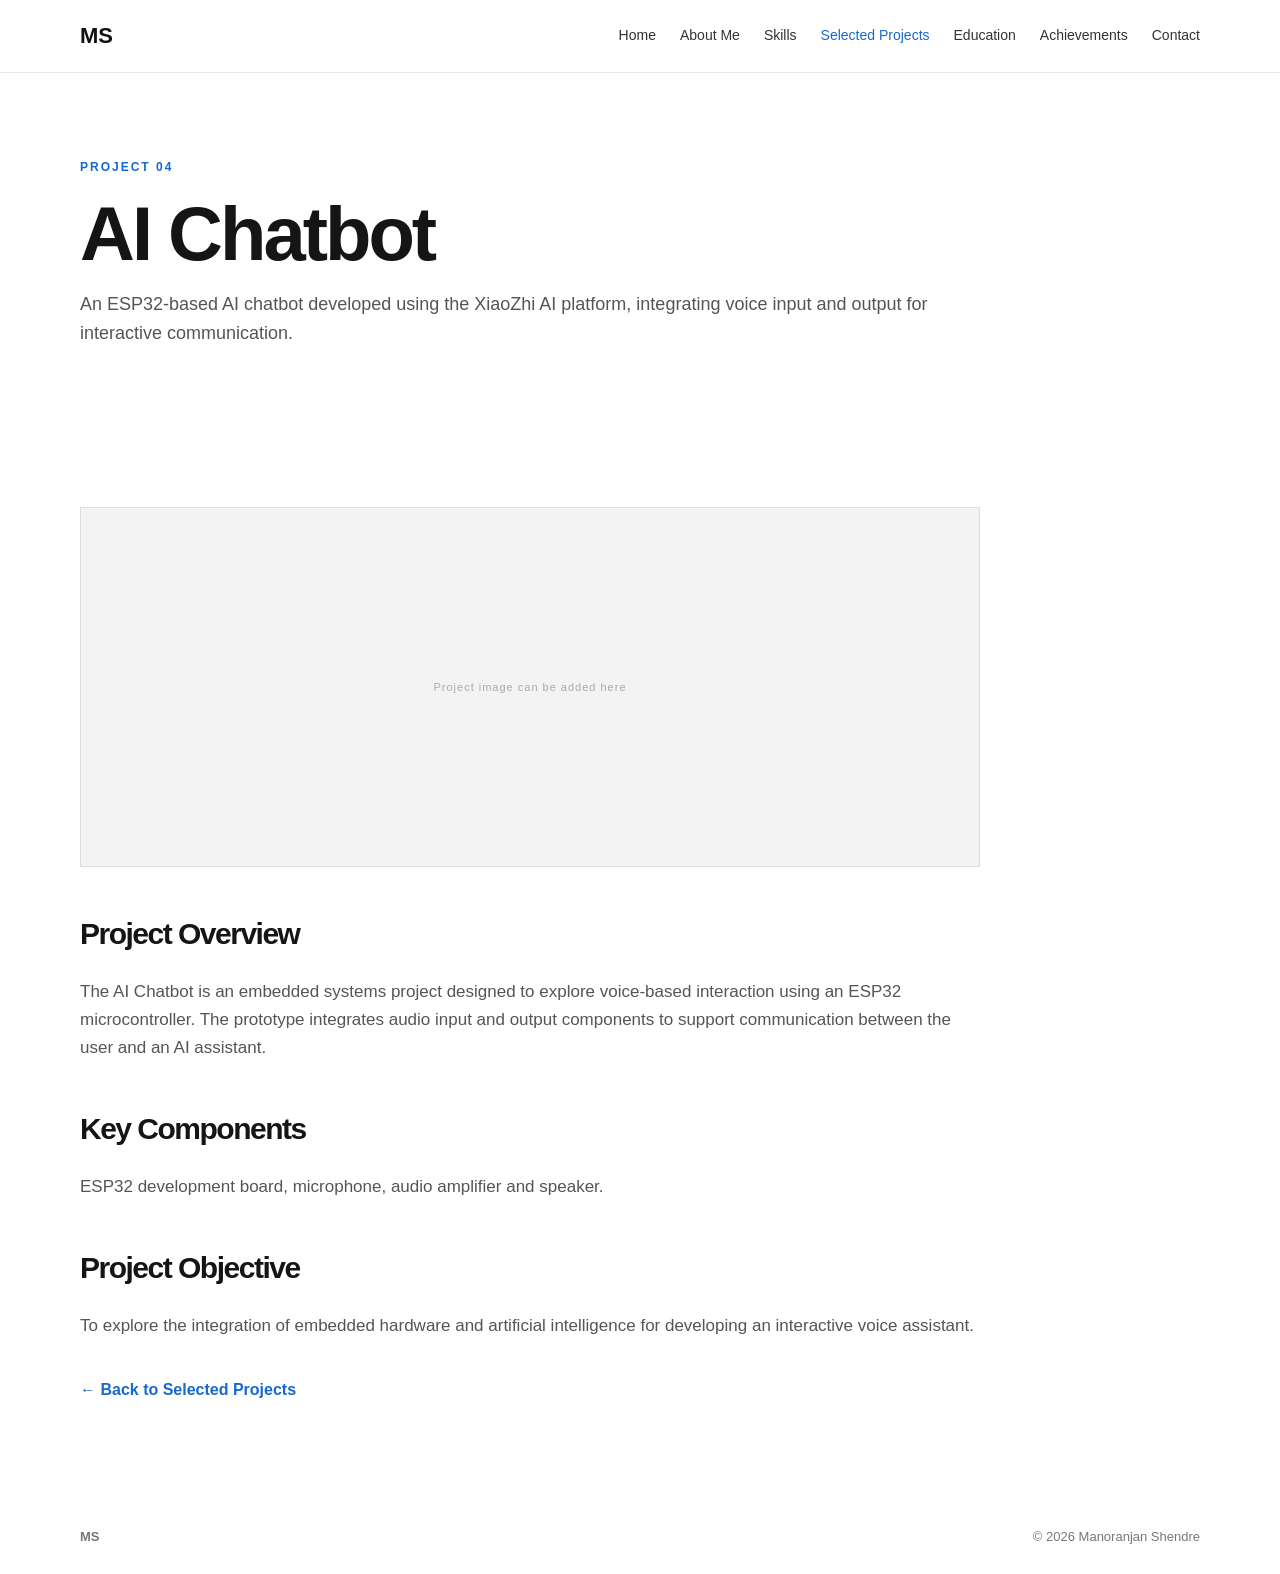
==== ai-chatbot.html @ b61761fc "Create ai-chatbot.html" ====
<!DOCTYPE html>
<html lang="en">
<head>
<meta charset="UTF-8">
<meta name="viewport" content="width=device-width, initial-scale=1.0">
<title>AI Chatbot | Manoranjan Shendre</title>
<link rel="stylesheet" href="css/style.css">
</head>
<body>

<header class="header">
<nav class="nav container">
<a class="logo" href="index.html">MS</a>
<button class="menu-toggle" aria-label="Open navigation" aria-expanded="false">☰</button>
<div class="nav-links">
<a href="index.html">Home</a>
<a href="about.html">About Me</a>
<a href="skills.html">Skills</a>
<a class="active" href="projects.html">Selected Projects</a>
<a href="education.html">Education</a>
<a href="achievements.html">Achievements</a>
<a href="contact.html">Contact</a>
</div>
</nav>
</header>

<main>

<section class="page-hero container">
<p class="eyebrow">PROJECT 04</p>
<h1>AI Chatbot</h1>
<p class="wide-text">
An ESP32-based AI chatbot developed using the XiaoZhi AI platform,
integrating voice input and output for interactive communication.
</p>
</section>

<section class="section container">
<div class="detail">

<div class="project-hero-image">
Project image can be added here
</div>

<h2>Project Overview</h2>
<p>
The AI Chatbot is an embedded systems project designed to explore
voice-based interaction using an ESP32 microcontroller. The prototype
integrates audio input and output components to support communication
between the user and an AI assistant.
</p>

<h2>Key Components</h2>
<p>
ESP32 development board, microphone, audio amplifier and speaker.
</p>

<h2>Project Objective</h2>
<p>
To explore the integration of embedded hardware and artificial
intelligence for developing an interactive voice assistant.
</p>

<a class="back" href="projects.html">← Back to Selected Projects</a>

</div>
</section>

</main>

<footer>
<div class="container footer">
<strong>MS</strong>
<span>© 2026 Manoranjan Shendre</span>
</div>
</footer>

<script>
const b=document.querySelector(".menu-toggle");
const n=document.querySelector(".nav-links");
if(b){
b.addEventListener("click",()=>{
const o=n.classList.toggle("open");
b.setAttribute("aria-expanded",o);
});
n.querySelectorAll("a").forEach(a=>
a.addEventListener("click",()=>n.classList.remove("open"))
);
}
</script>

</body>
</html>
---- css/style.css ----
*{box-sizing:border-box}html{scroll-behavior:smooth}body{margin:0;font-family:Arial,Helvetica,sans-serif;color:#151515;background:#fff;line-height:1.65}.container{width:min(1120px,90%);margin:auto}.header{position:sticky;top:0;background:#fff;border-bottom:1px solid #e9e9e9;z-index:20}.nav{min-height:72px;display:flex;align-items:center;justify-content:space-between}.logo{font-weight:800;font-size:22px;color:#111;text-decoration:none}.nav-links{display:flex;gap:24px;flex-wrap:wrap}.nav-links a{color:#333;text-decoration:none;font-size:14px}.nav-links a:hover,.nav-links a.active{color:#1769d1}.hero{min-height:650px;display:grid;grid-template-columns:1.4fr .6fr;align-items:center;gap:60px}.eyebrow{font-size:12px;letter-spacing:2px;font-weight:700;color:#1769d1;margin:0 0 18px}.hero h1{font-size:clamp(56px,8vw,92px);line-height:.95;margin:0 0 25px;letter-spacing:-4px}.hero-subtitle{max-width:650px;color:#555;font-size:19px}.buttons{display:flex;gap:12px;margin-top:30px}.button{padding:12px 20px;text-decoration:none;border:1px solid #1769d1;font-weight:600;font-size:14px}.primary{background:#1769d1;color:#fff}.secondary{color:#1769d1;background:#fff}.photo-placeholder{height:360px;border:1px solid #ddd;display:grid;place-items:center;text-align:center;color:#999;letter-spacing:2px;font-size:12px}.section{padding:95px 0}.section h2{font-size:42px;line-height:1.1;letter-spacing:-1.5px;margin:0 0 28px}.wide-text{max-width:850px;font-size:18px;color:#555}.light{background:#f7f7f7}.skill-lines{max-width:900px}.skill-line{padding:18px 0;border-bottom:1px solid #ddd;color:#555}.skill-line strong{color:#151515}.cards{display:grid;grid-template-columns:repeat(3,1fr);gap:18px}.card{border:1px solid #ddd;padding:28px;background:#fff}.card h3{font-size:23px;line-height:1.2;margin:10px 0 12px}.card p{color:#666;font-size:14px}.arrow{color:#1769d1;font-weight:700;text-decoration:none}.project-image{height:210px;background:#f3f3f3;display:grid;place-items:center;color:#aaa;font-size:11px;letter-spacing:1px;margin:-28px -28px 25px}.number{color:#1769d1;font-size:12px;font-weight:bold}.tags{display:flex;flex-wrap:wrap;gap:6px;margin-top:18px}.tags span{background:#fafafa;border:1px solid #ddd;padding:5px 8px;font-size:12px}.timeline{border-left:2px solid #1769d1;padding-left:25px}.timeline strong{font-size:20px}.timeline p,.timeline small{color:#666}.empty-grid{display:grid;grid-template-columns:repeat(3,1fr);gap:15px}.empty-grid div{border:1px dashed #ccc;padding:35px;text-align:center;color:#999}.contact-section{background:#151515;color:#fff}.contact{display:grid;grid-template-columns:1fr 1fr;gap:60px}.contact-section .eyebrow{color:#78aef0}.contact-section p{color:#bbb}.contact-links{display:flex;flex-direction:column;gap:16px;justify-content:center}.contact-links a{color:#fff;text-decoration:none;border-bottom:1px solid #444;padding-bottom:10px}.footer{height:75px;display:flex;justify-content:space-between;align-items:center;font-size:13px;color:#777}footer{background:#fff}.page-hero{padding:85px 0 45px}.page-hero h1{font-size:clamp(46px,7vw,76px);line-height:1;margin:0 0 18px;letter-spacing:-3px}.back{display:inline-block;margin-top:20px;color:#1769d1;text-decoration:none;font-weight:600}.detail{max-width:900px}.detail h2{font-size:30px;margin-top:50px}.detail p{color:#555;font-size:17px}.project-detail{border-top:1px solid #ddd;padding:55px 0}.project-detail:first-child{border-top:0}.project-detail h2{margin-top:0}.info-list{display:grid;grid-template-columns:repeat(2,1fr);gap:12px;margin-top:20px}.info-list div{border:1px solid #ddd;padding:15px}.info-list strong{display:block;font-size:12px;text-transform:uppercase;letter-spacing:1px;color:#1769d1;margin-bottom:4px}@media(max-width:800px){.nav-links{gap:10px}.hero{grid-template-columns:1fr;min-height:auto;padding:75px 0}.photo-placeholder{height:280px}.cards,.empty-grid,.contact,.info-list{grid-template-columns:1fr}.section{padding:70px 0}.section h2{font-size:34px}.hero h1{letter-spacing:-2px}.footer{height:auto;padding:25px 0;gap:15px;flex-direction:column;align-items:flex-start}}
.project-detail h3{font-size:20px;margin:32px 0 8px}.project-detail h3+p{margin-top:0}

.project-hero-image{height:360px;background:#f3f3f3;border:1px solid #ddd;display:grid;place-items:center;color:#aaa;font-size:11px;letter-spacing:1px;margin-bottom:35px}
.certificate-grid{display:grid;grid-template-columns:1fr 1fr;gap:28px}.certificate-card{border:1px solid #ddd;background:#fff}.certificate-card img{display:block;width:100%;height:300px;object-fit:contain;background:#f7f7f7;border-bottom:1px solid #ddd}.certificate-info{padding:25px}.certificate-info h2{font-size:24px;margin:0 0 10px}.certificate-info p{color:#666;font-size:14px}.certificate-info strong{color:#1769d1}
@media(max-width:800px){.certificate-grid{grid-template-columns:1fr}.certificate-card img{height:230px}.project-hero-image{height:260px}}

.project-gallery{display:grid;grid-template-columns:1fr 1fr;gap:20px;margin:30px 0 45px}
.project-gallery figure{margin:0;border:1px solid #ddd;background:#f7f7f7}
.project-gallery img{display:block;width:100%;height:360px;object-fit:cover}
.project-gallery figcaption{padding:12px 15px;font-size:13px;color:#666;background:#fff}
.project-image{overflow:hidden}
.project-image img{display:block;width:100%;height:100%;object-fit:cover}
@media(max-width:800px){.project-gallery{grid-template-columns:1fr}.project-gallery img{height:280px}}


/* Mobile-friendly improvements */
*{max-width:100%}
img{max-width:100%}
body{overflow-x:hidden}
.header{width:100%}
.nav{position:relative;gap:18px}
.menu-toggle{display:none;border:1px solid #ddd;background:#fff;color:#151515;font-size:22px;line-height:1;padding:8px 11px;cursor:pointer;border-radius:6px}
.hero{width:min(1120px,90%);grid-template-columns:minmax(0,1.25fr) minmax(280px,.75fr)}
.hero h1{overflow-wrap:anywhere}
.project-image img{object-fit:cover}
.project-gallery img{object-fit:cover}

/* Tablet */
@media (max-width: 900px){
  .container{width:min(94%,760px)}
  .nav{min-height:68px}
  .nav-links{gap:14px}
  .nav-links a{font-size:13px}
  .hero{grid-template-columns:1fr;gap:40px;padding:75px 0}
  .hero-text{max-width:760px}
  .photo-placeholder{width:min(100%,360px);height:320px}
  .cards{grid-template-columns:1fr 1fr}
  .contact{grid-template-columns:1fr}
}

/* Phones */
@media (max-width: 640px){
  .container{width:calc(100% - 32px)}
  .nav{min-height:62px}
  .menu-toggle{display:block}
  .nav-links{
    display:none;
    position:absolute;
    top:61px;
    left:0;
    right:0;
    padding:10px 16px 16px;
    background:#fff;
    border:1px solid #e9e9e9;
    border-top:0;
    box-shadow:0 8px 20px rgba(0,0,0,.06);
    flex-direction:column;
    gap:0;
  }
  .nav-links.open{display:flex}
  .nav-links a{
    display:block;
    padding:13px 4px;
    border-bottom:1px solid #eee;
    font-size:15px;
  }
  .nav-links a:last-child{border-bottom:0}
  .hero{
    min-height:auto;
    padding:64px 0 72px;
    gap:34px;
  }
  .hero h1{
    font-size:clamp(48px,15vw,68px);
    letter-spacing:-2.5px;
  }
  .hero-subtitle{font-size:17px;line-height:1.55}
  .buttons{flex-direction:column;align-items:stretch}
  .button{text-align:center;padding:14px 18px}
  .photo-placeholder{width:100%;height:300px}
  .section{padding:64px 0}
  .section h2,.page-hero h1{font-size:34px;letter-spacing:-1px}
  .page-hero{padding:60px 0 30px}
  .page-hero .wide-text{font-size:16px}
  .wide-text{font-size:17px}
  .cards,.empty-grid,.contact,.info-list,.certificate-grid{grid-template-columns:1fr}
  .card{padding:22px}
  .project-image{margin:-22px -22px 22px;height:210px}
  .project h3,.card h3{font-size:21px}
  .project-detail{padding:42px 0}
  .project-detail h2{font-size:30px}
  .project-detail p,.detail p{font-size:16px}
  .project-hero-image{height:240px}
  .project-gallery{grid-template-columns:1fr;gap:14px}
  .project-gallery img{height:auto;max-height:420px;object-fit:contain;background:#f7f7f7}
  .certificate-card img{height:auto;max-height:none;object-fit:contain}
  .certificate-info{padding:20px}
  .certificate-info h2{font-size:21px}
  .skill-line{font-size:15px;line-height:1.7}
  .timeline{padding-left:18px}
  .footer{padding:22px 0}
}

/* Very small phones */
@media (max-width: 380px){
  .container{width:calc(100% - 24px)}
  .hero h1{font-size:46px}
  .section h2,.page-hero h1{font-size:30px}
  .photo-placeholder{height:250px}
}



/* Newsletter Subscription Section */
.newsletter-section {
    background: #F6F9FF;
    text-align: center;
    padding: 25px 20px 40px;
    margin: 0;
}

.newsletter-section h2 {
    color: #172B4D;
    font-size: 24px;
    margin: 0 0 25px;
    text-align: center;
}

.newsletter-section p {
    color: #52647A;
    font-size: 16px;
    margin: 0 auto 20px;
    text-align: center;
}

.newsletter-section iframe {
    display: block;
    width: 540px;
    max-width: 100%;
    height: 450px;
    margin: 0 auto;
    border: none;
    background: transparent;
}
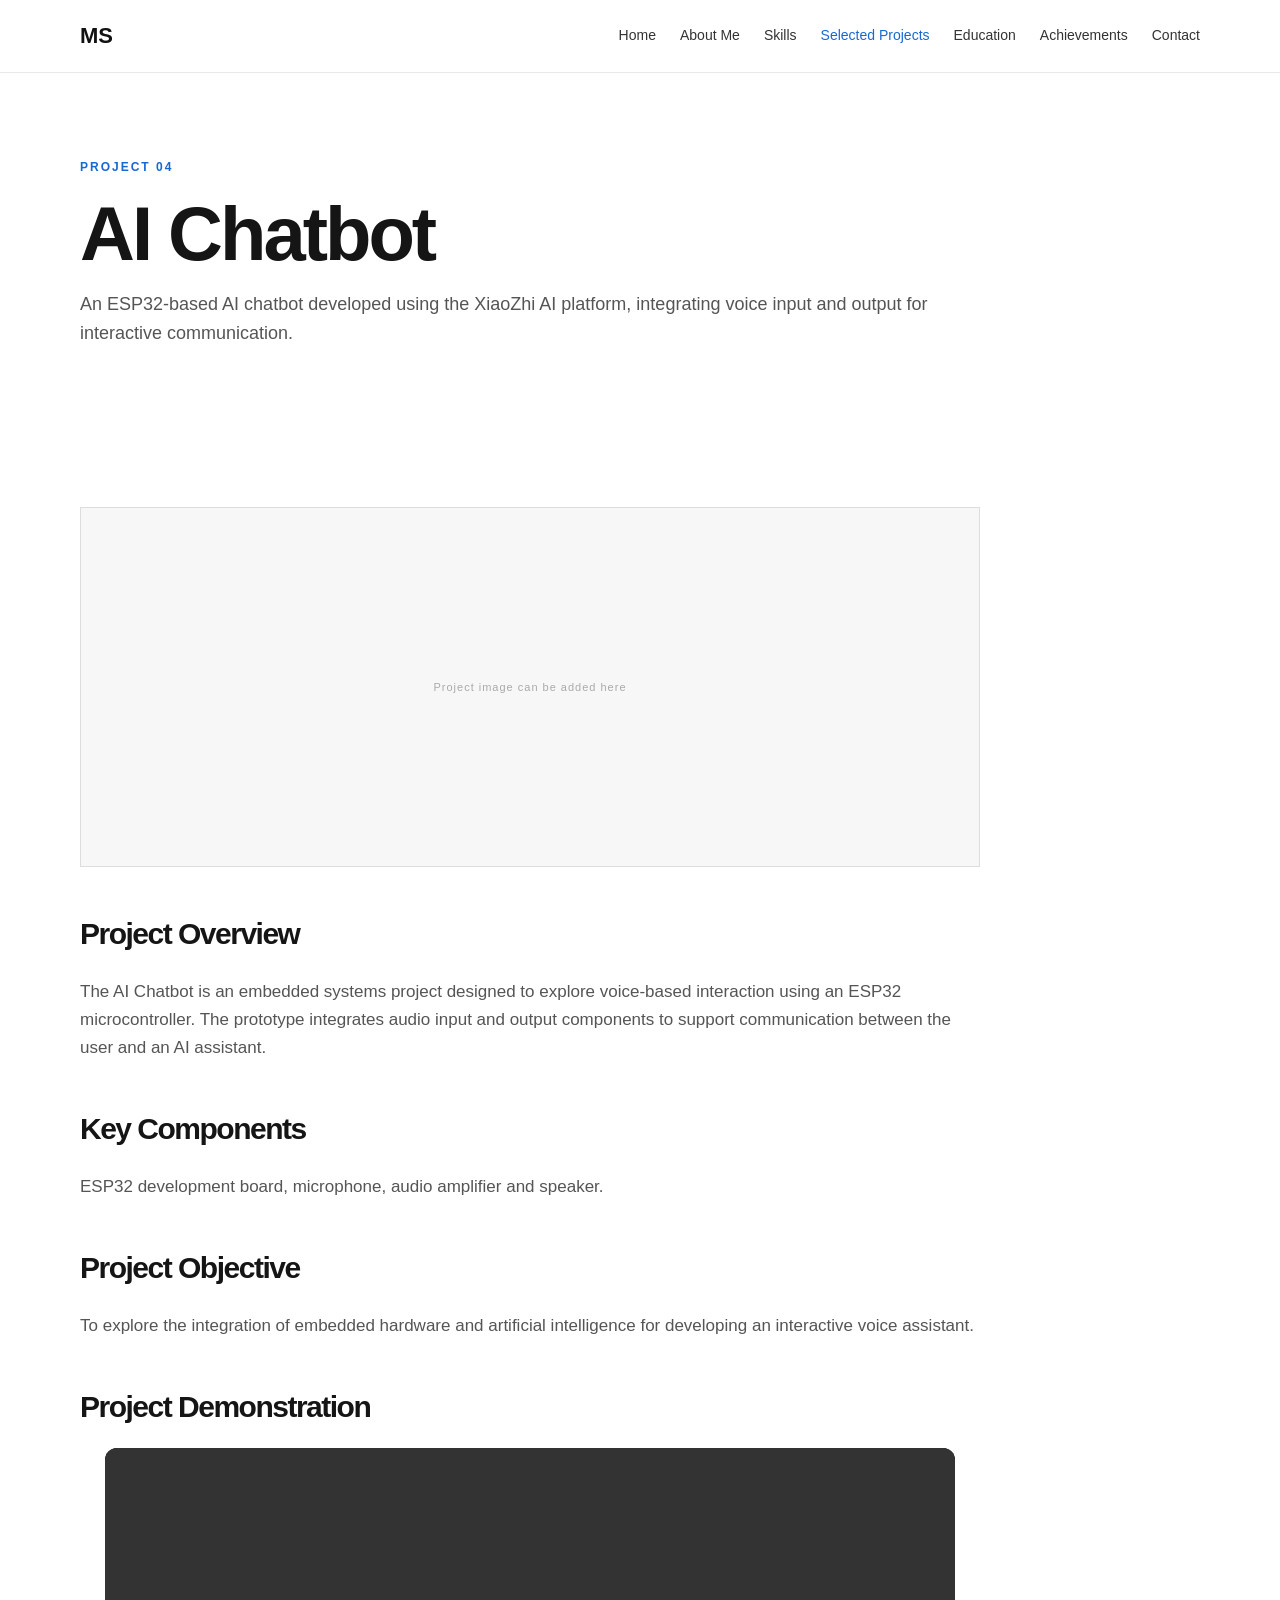
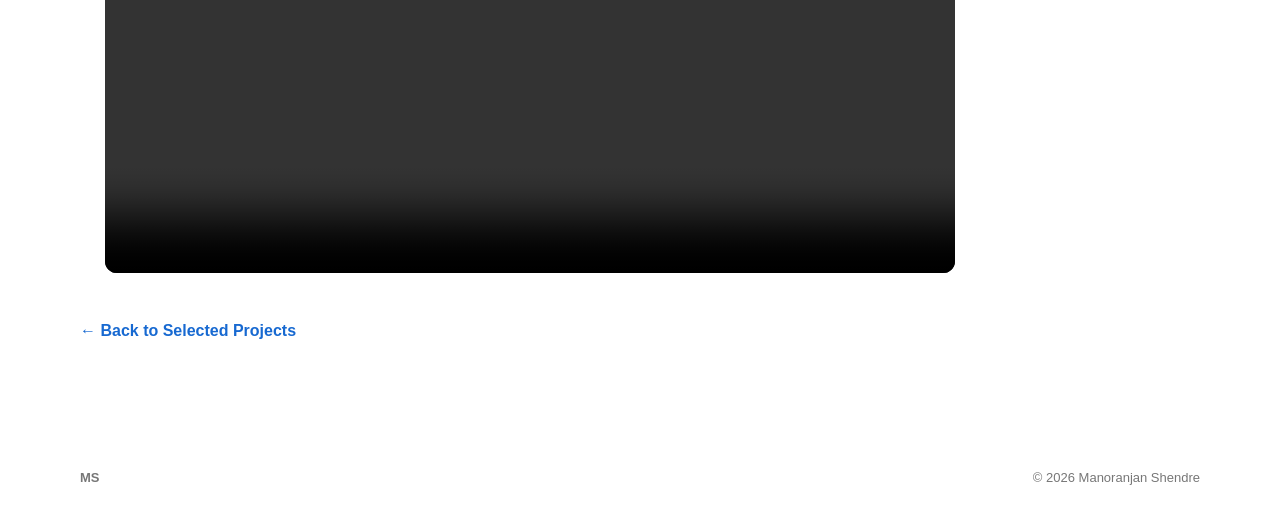
==== commit 070f0051: "Update ai-chatbot.html" ====
--- a/ai-chatbot.html
+++ b/ai-chatbot.html
@@ -1,3 +1,4 @@
+
 <!DOCTYPE html>
 <html lang="en">
 <head>
@@ -5,6 +6,29 @@
 <meta name="viewport" content="width=device-width, initial-scale=1.0">
 <title>AI Chatbot | Manoranjan Shendre</title>
 <link rel="stylesheet" href="css/style.css">
+
+<style>
+.project-video {
+    width: 100%;
+    max-width: 850px;
+    margin: 25px auto;
+}
+
+.project-video video {
+    width: 100%;
+    display: block;
+    border-radius: 12px;
+    background: #000;
+}
+
+.video-section {
+    margin-top: 35px;
+}
+
+.video-section h2 {
+    margin-bottom: 15px;
+}
+</style>
 </head>
 <body>
 
@@ -61,6 +85,16 @@
 intelligence for developing an interactive voice assistant.
 </p>
 
+<div class="video-section">
+<h2>Project Demonstration</h2>
+<div class="project-video">
+<video controls preload="metadata">
+<source src="videos/ai-chatbot-demo.mp4" type="video/mp4">
+Your browser does not support HTML5 video.
+</video>
+</div>
+</div>
+
 <a class="back" href="projects.html">← Back to Selected Projects</a>
 
 </div>
--- a/css/style.css
+++ b/css/style.css
@@ -143,3 +143,91 @@
     border: none;
     background: transparent;
 }
+/* Project detail image layout fixes */
+
+.project-hero-image {
+    display: grid;
+    place-items: center;
+    width: 100%;
+    height: 360px;
+    margin: 0 0 35px;
+    padding: 0;
+    overflow: hidden;
+    background: #f7f7f7;
+    border: 1px solid #ddd;
+    box-sizing: border-box;
+}
+
+.project-hero-image.has-image {
+    display: block;
+    height: auto;
+    min-height: 0;
+}
+
+.project-hero-image img {
+    display: block;
+    width: 100%;
+    height: 100%;
+    object-fit: contain;
+}
+
+.project-hero-image.has-image img {
+    width: 100%;
+    height: auto;
+    max-height: 520px;
+    object-fit: contain;
+}
+
+.project-gallery {
+    display: grid;
+    grid-template-columns: 1fr 1fr;
+    gap: 20px;
+    margin: 30px 0 45px;
+}
+
+.project-gallery figure {
+    margin: 0;
+    border: 1px solid #ddd;
+    background: #f7f7f7;
+}
+
+.project-gallery img {
+    display: block;
+    width: 100%;
+    height: 300px;
+    object-fit: contain;
+    background: #f7f7f7;
+}
+
+.project-gallery figcaption {
+    padding: 12px 15px;
+    font-size: 13px;
+    color: #666;
+    background: #fff;
+}
+
+@media(max-width:800px) {
+    .project-gallery {
+        grid-template-columns: 1fr;
+    }
+
+    .project-gallery img {
+        height: auto;
+        max-height: 420px;
+        object-fit: contain;
+    }
+}
+/* Homepage Profile Photograph */
+.profile-photo {
+    display: block;
+    width: 100%;
+    height: 100%;
+    object-fit: cover;
+    object-position: center top;
+    border: none;
+}
+
+.photo-placeholder {
+    overflow: hidden;
+    padding: 0;
+}
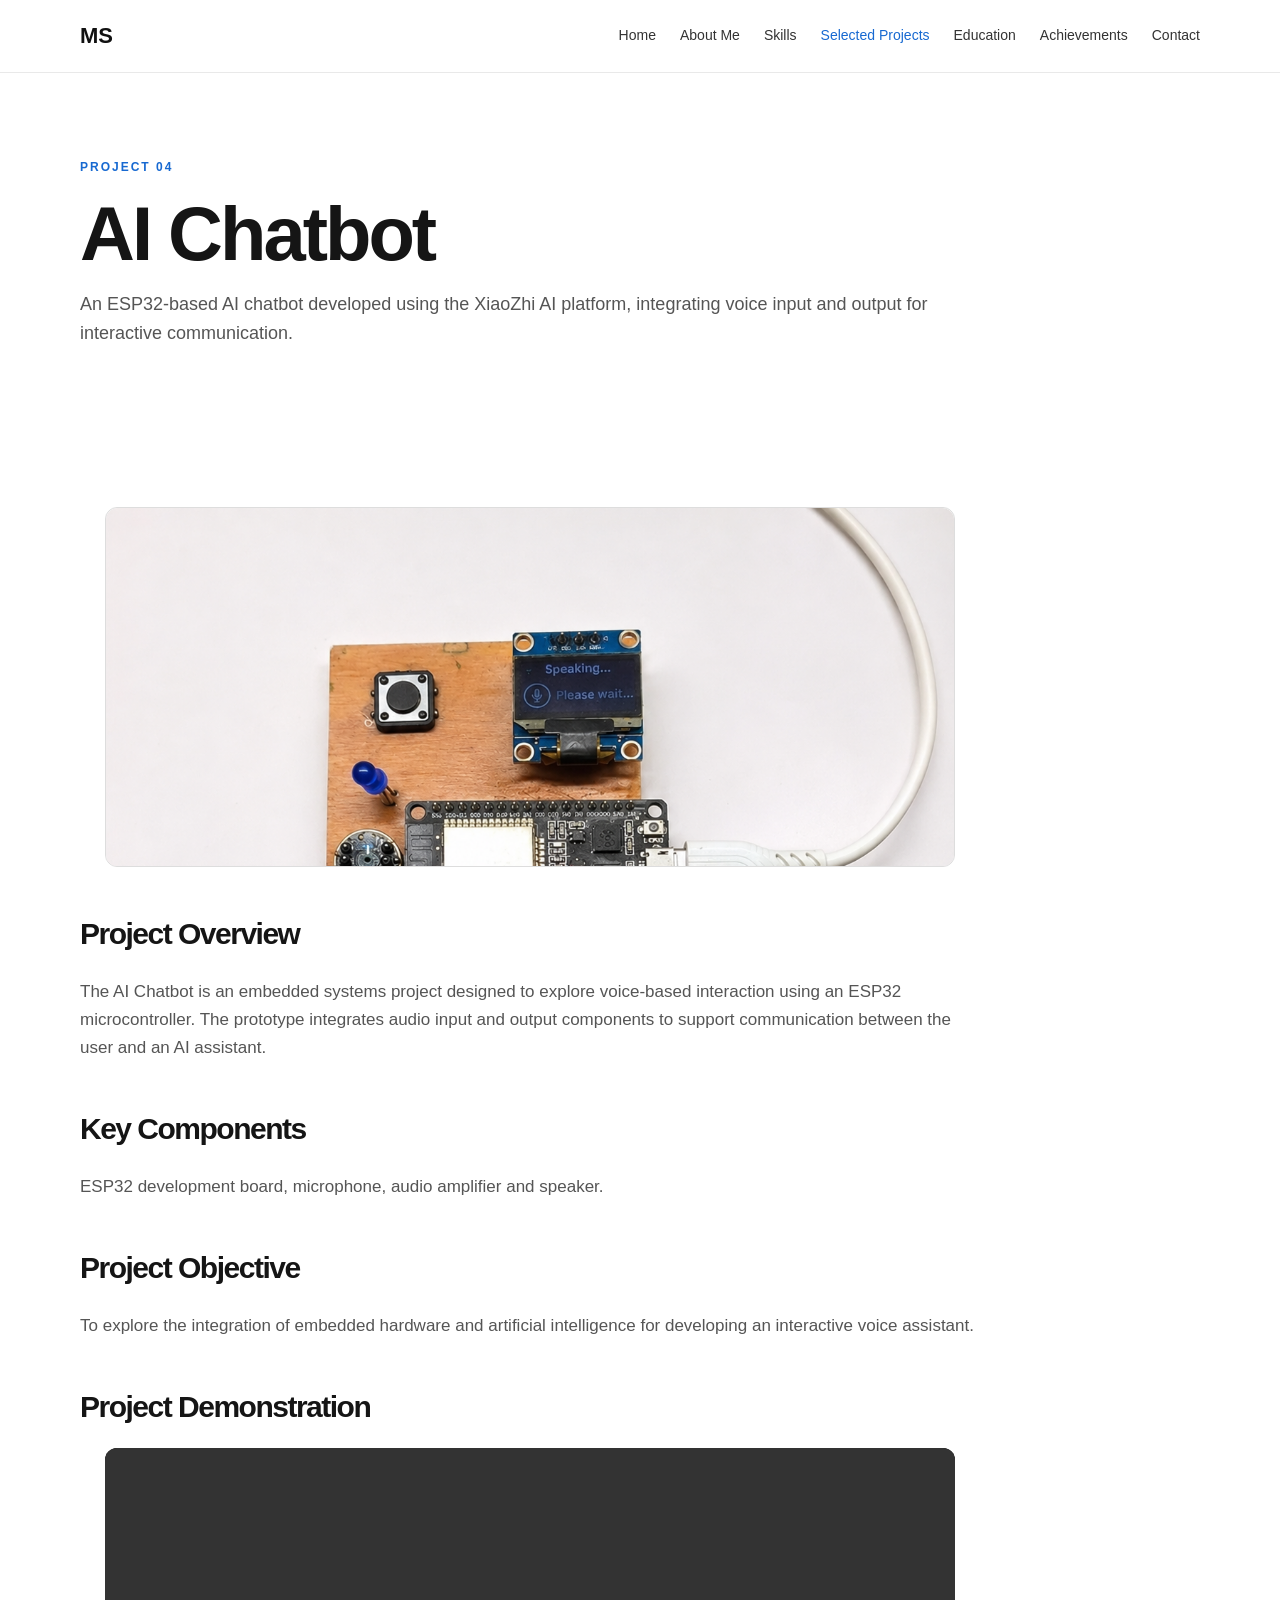
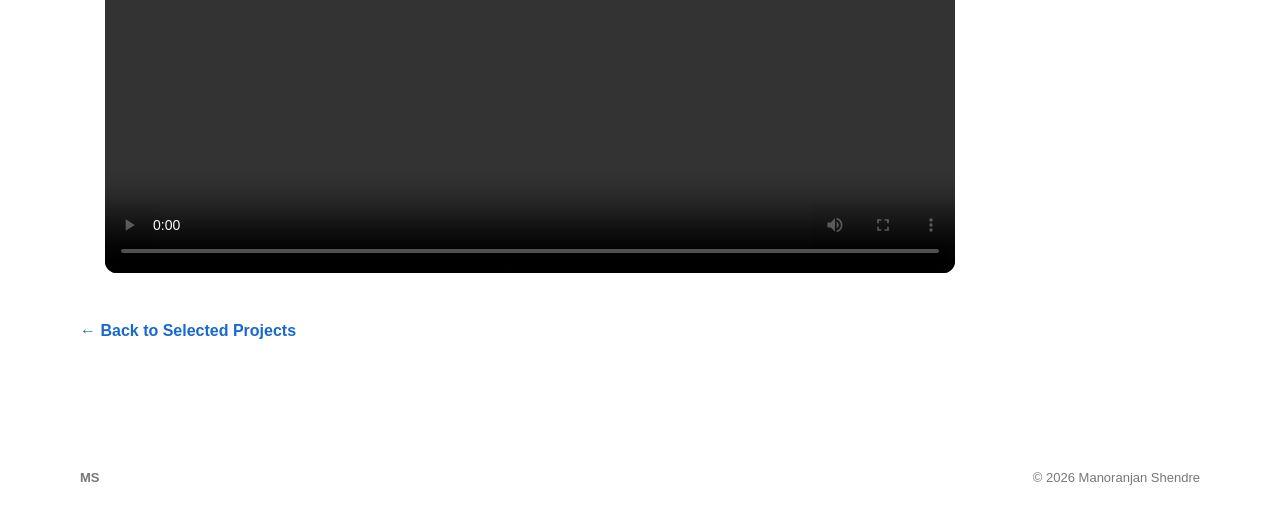
==== commit b1d95d90: "Update ai-chatbot.html" ====
--- a/ai-chatbot.html
+++ b/ai-chatbot.html
@@ -4,10 +4,28 @@
 <head>
 <meta charset="UTF-8">
 <meta name="viewport" content="width=device-width, initial-scale=1.0">
+
 <title>AI Chatbot | Manoranjan Shendre</title>
+
 <link rel="stylesheet" href="css/style.css">
 
 <style>
+.project-hero-image {
+    width: 100%;
+    max-width: 850px;
+    margin: 0 auto 30px;
+    overflow: hidden;
+    border-radius: 12px;
+}
+
+.project-detail-image {
+    display: block;
+    width: 100%;
+    height: auto;
+    object-fit: cover;
+    border-radius: 12px;
+}
+
 .project-video {
     width: 100%;
     max-width: 850px;
@@ -30,12 +48,16 @@
 }
 </style>
 </head>
+
 <body>
 
 <header class="header">
 <nav class="nav container">
+
 <a class="logo" href="index.html">MS</a>
+
 <button class="menu-toggle" aria-label="Open navigation" aria-expanded="false">☰</button>
+
 <div class="nav-links">
 <a href="index.html">Home</a>
 <a href="about.html">About Me</a>
@@ -45,28 +67,38 @@
 <a href="achievements.html">Achievements</a>
 <a href="contact.html">Contact</a>
 </div>
+
 </nav>
 </header>
 
 <main>
 
 <section class="page-hero container">
+
 <p class="eyebrow">PROJECT 04</p>
+
 <h1>AI Chatbot</h1>
+
 <p class="wide-text">
 An ESP32-based AI chatbot developed using the XiaoZhi AI platform,
 integrating voice input and output for interactive communication.
 </p>
+
 </section>
 
 <section class="section container">
+
 <div class="detail">
 
 <div class="project-hero-image">
-Project image can be added here
+<img
+src="images/ai-chatbot.jpg"
+alt="ESP32-based AI Chatbot project"
+class="project-detail-image">
 </div>
 
 <h2>Project Overview</h2>
+
 <p>
 The AI Chatbot is an embedded systems project designed to explore
 voice-based interaction using an ESP32 microcontroller. The prototype
@@ -75,29 +107,35 @@
 </p>
 
 <h2>Key Components</h2>
+
 <p>
 ESP32 development board, microphone, audio amplifier and speaker.
 </p>
 
 <h2>Project Objective</h2>
+
 <p>
 To explore the integration of embedded hardware and artificial
 intelligence for developing an interactive voice assistant.
 </p>
 
 <div class="video-section">
+
 <h2>Project Demonstration</h2>
+
 <div class="project-video">
 <video controls preload="metadata">
 <source src="videos/ai-chatbot-demo.mp4" type="video/mp4">
 Your browser does not support HTML5 video.
 </video>
 </div>
+
 </div>
 
 <a class="back" href="projects.html">← Back to Selected Projects</a>
 
 </div>
+
 </section>
 
 </main>
@@ -110,16 +148,18 @@
 </footer>
 
 <script>
-const b=document.querySelector(".menu-toggle");
-const n=document.querySelector(".nav-links");
-if(b){
-b.addEventListener("click",()=>{
-const o=n.classList.toggle("open");
-b.setAttribute("aria-expanded",o);
-});
-n.querySelectorAll("a").forEach(a=>
-a.addEventListener("click",()=>n.classList.remove("open"))
-);
+const b = document.querySelector(".menu-toggle");
+const n = document.querySelector(".nav-links");
+
+if (b) {
+    b.addEventListener("click", () => {
+        const o = n.classList.toggle("open");
+        b.setAttribute("aria-expanded", o);
+    });
+
+    n.querySelectorAll("a").forEach(a =>
+        a.addEventListener("click", () => n.classList.remove("open"))
+    );
 }
 </script>
 
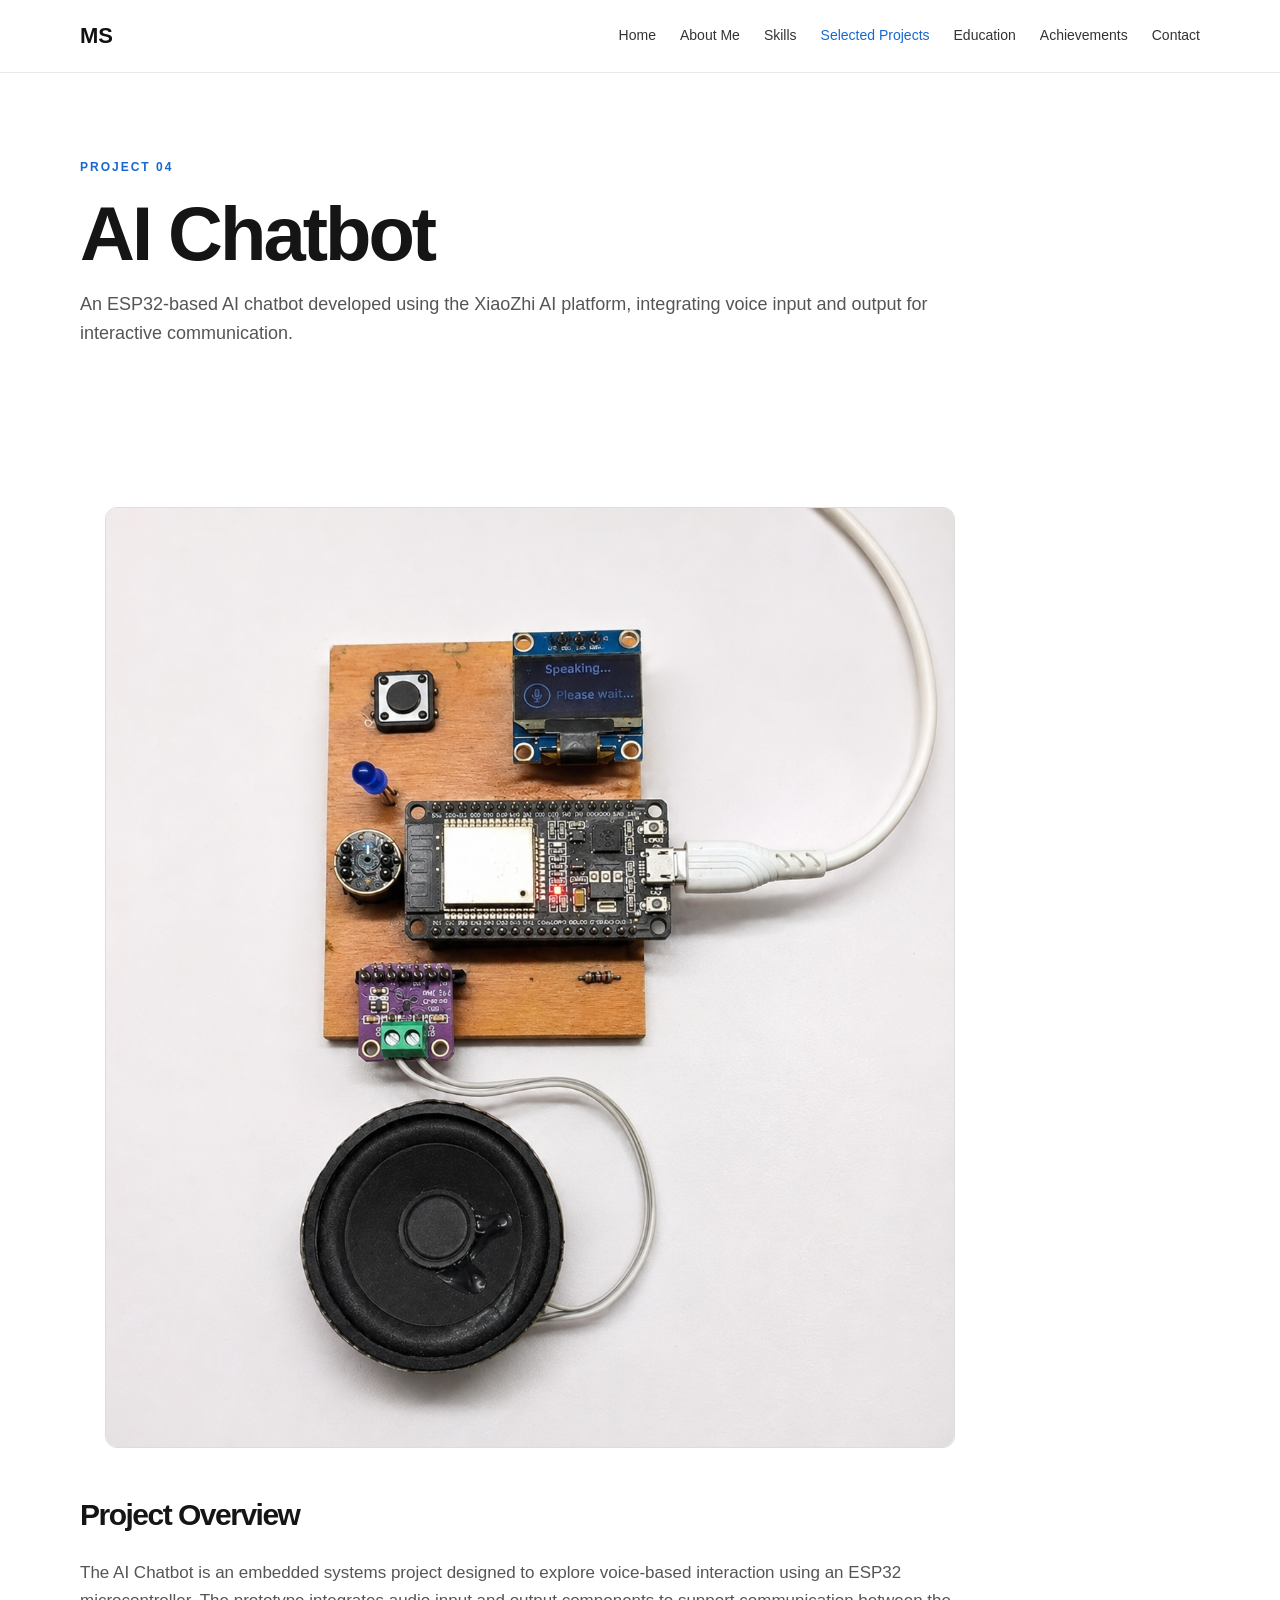
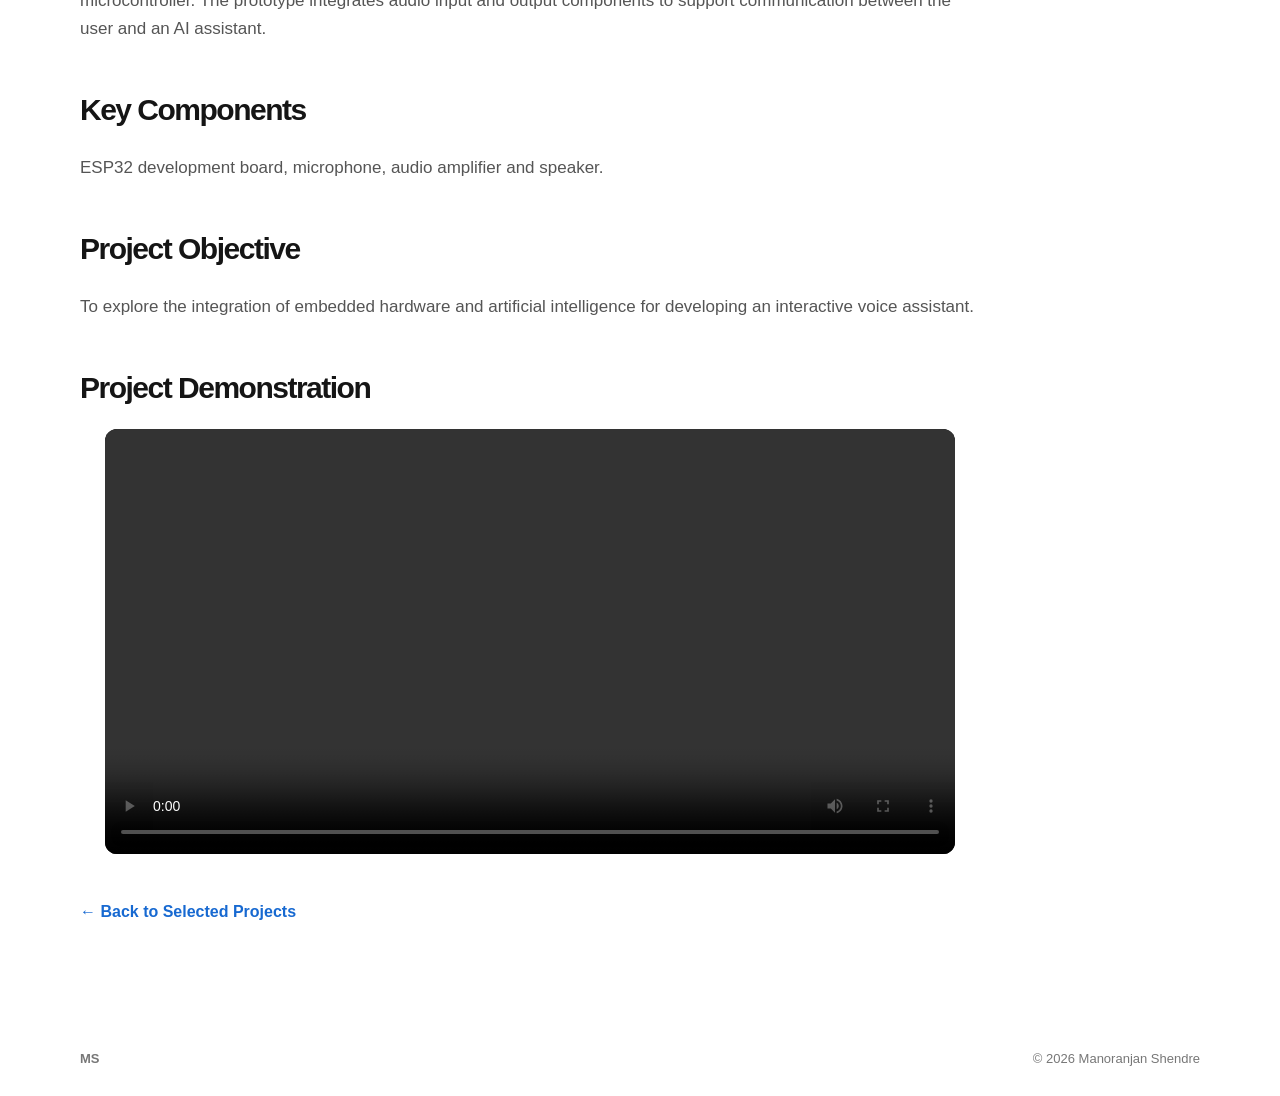
==== commit f45cd2c1: "Update ai-chatbot.html" ====
--- a/ai-chatbot.html
+++ b/ai-chatbot.html
@@ -10,11 +10,13 @@
 <link rel="stylesheet" href="css/style.css">
 
 <style>
+
 .project-hero-image {
     width: 100%;
     max-width: 850px;
+    height: auto;
     margin: 0 auto 30px;
-    overflow: hidden;
+    overflow: visible;
     border-radius: 12px;
 }
 
@@ -22,7 +24,8 @@
     display: block;
     width: 100%;
     height: auto;
-    object-fit: cover;
+    max-height: none;
+    object-fit: contain;
     border-radius: 12px;
 }
 
